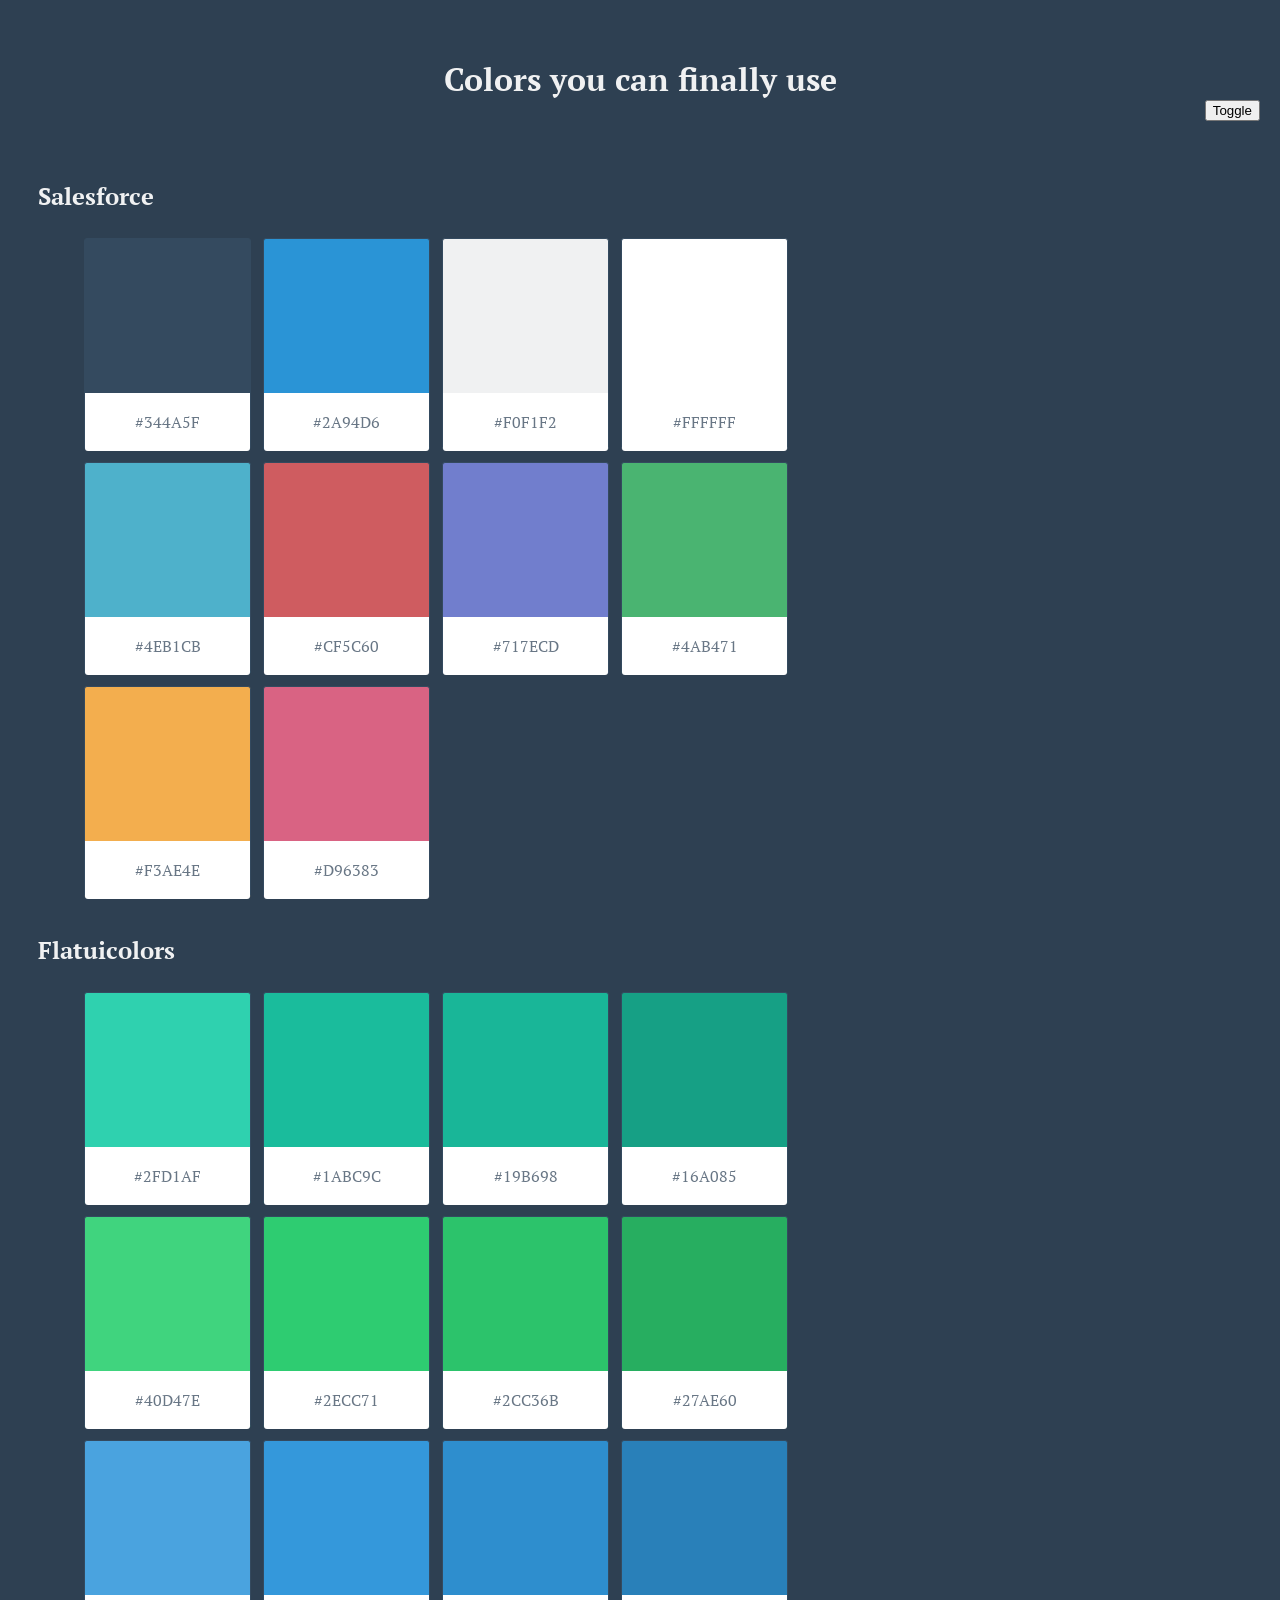
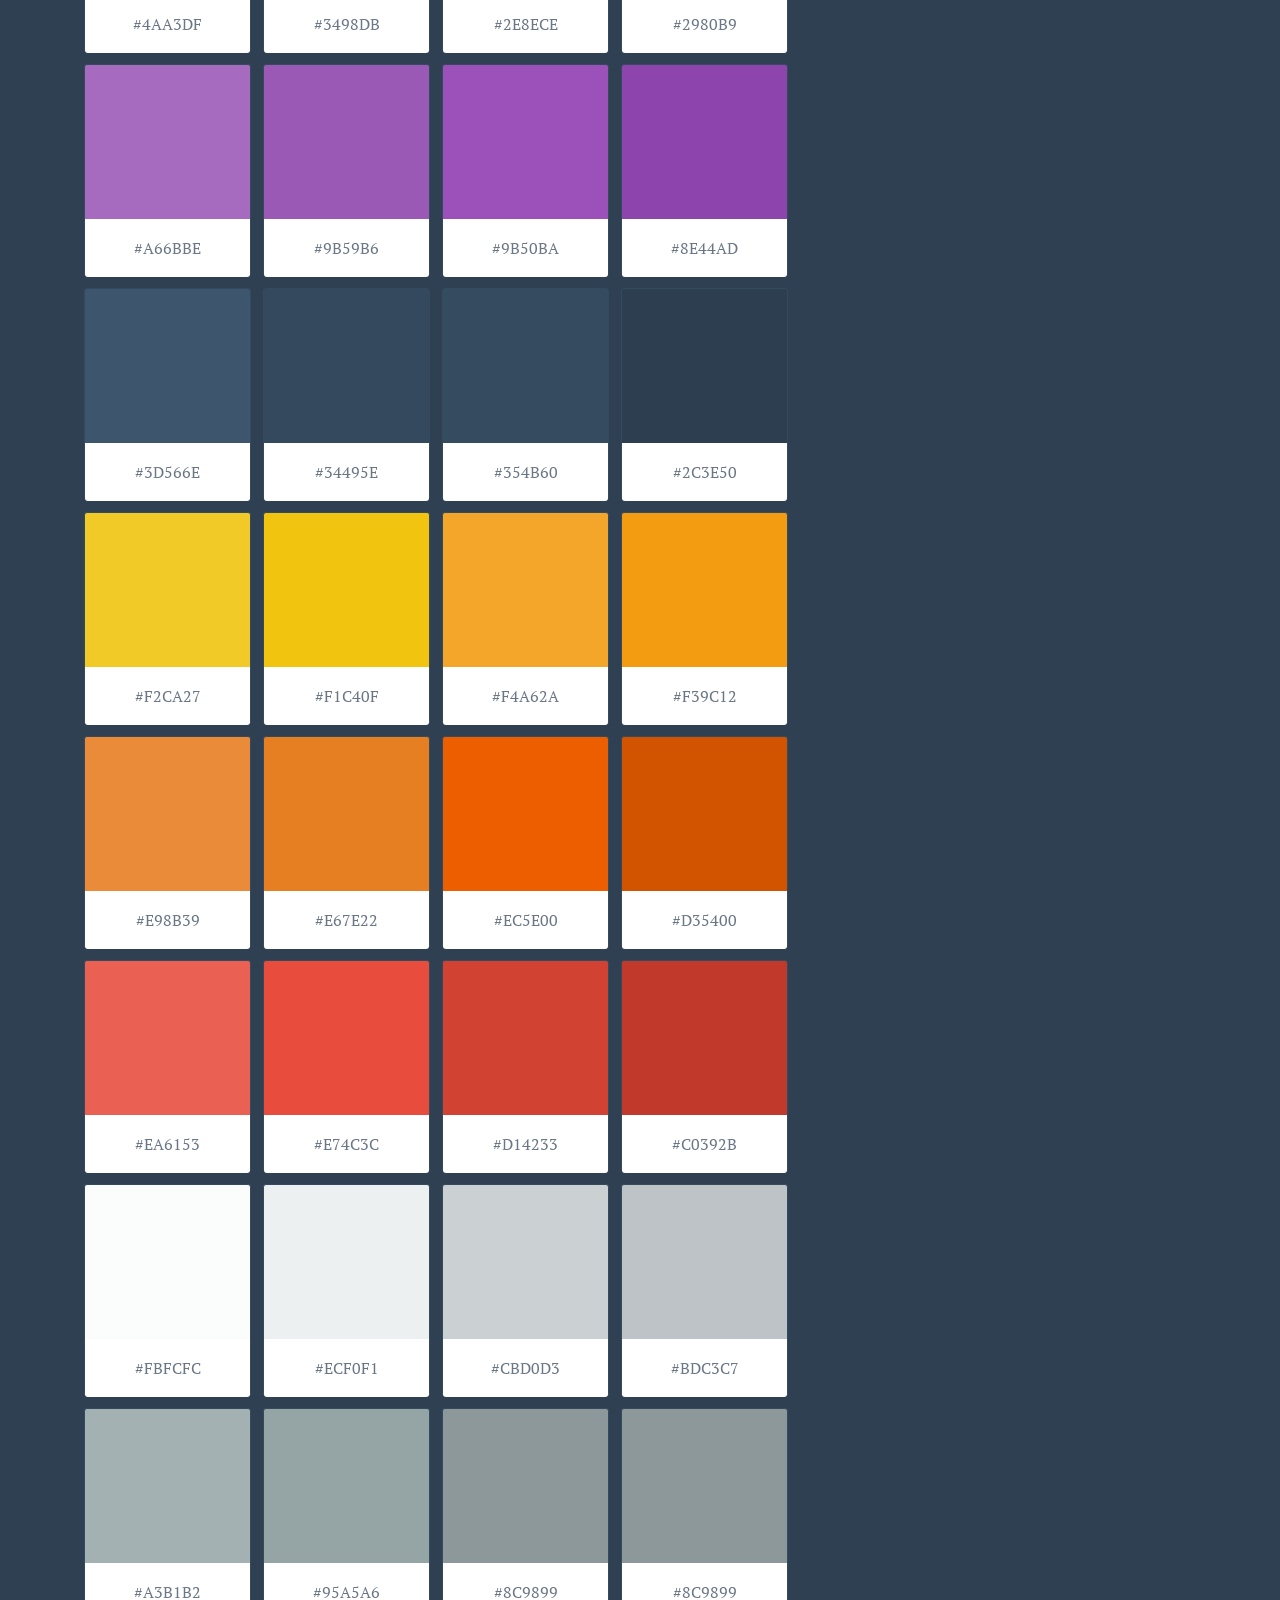
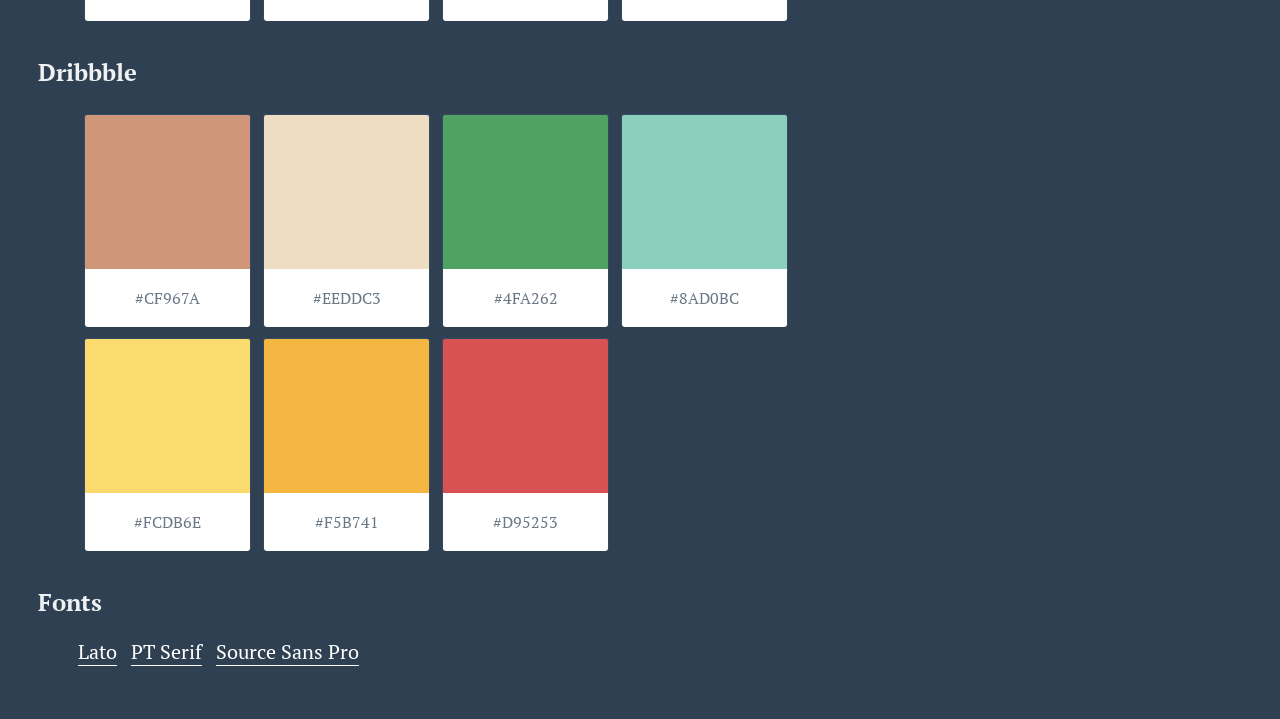
==== index.html @ e545a0fd "Adds font" ====
<!DOCTYPE html>
<html>
  <head>
    <link rel="stylesheet" href="main.css">
    <script src="jquery.js"></script>
    <link href='http://fonts.googleapis.com/css?family=PT+Serif:400,700,400italic,700italic' rel='stylesheet' type='text/css'>

    <title>Carl's Sandbox</title>
  </head>

  <body>
    <h1>Colors you can finally use</h1>
    <button id="toggle">Toggle</button>

    <div class="colors">
      <div id="colorList"></div>
    </div>

    <div class="fonts">
      <h2>Fonts</h2>
      <ul>
        <li><a href="http://www.google.com/fonts/specimen/Lato">Lato</a></li>
        <li><a href="http://www.google.com/fonts/specimen/PT+Serif">PT Serif</a></li>
        <li><a href="http://www.google.com/fonts/specimen/Source+Sans+Pro">Source Sans Pro</a></li>
      </ul>
    </div>

    <script src="colors.js"></script>
  </body>
</html>
---- main.css ----
body {
  background-color: #2E4052;
  color: #F0F1F2;
  font-family: 'PT Serif', serif;
  padding: 30px;
}

#toggle {
  position: fixed;
  right: 20px;
  top: 100px;
}

.light {
  background-color: #F0F1F2;
  color: #2E4052;
}

h1 {
  text-align: center;
  margin: 20px 0 80px 0;
}

h2 {
  margin-top: 30px;
  text-transform: capitalize;
}

ul {
  max-width: 800px;
}

.colors li {
  color: #687685;
  list-style: none;
  width: 165px;
  height: 210px;
  display: inline-block;
  margin: 6px;
  border-radius: 3px;
  border: 1px solid #344A5F;
}

.colors li p {
  background-color: #FFFFFF;
  position: relative;
  top: 138px;
  padding: 18px;
  text-align: center;
  border-radius: 0 0 3px 3px;
}

.fonts li {
  list-style: none;
  display: inline-block;
  padding-right: 10px;
}

.fonts li a {
  color: white;
  font-size: 20px;
  text-decoration: none;
  border-bottom: 1px solid white;
}
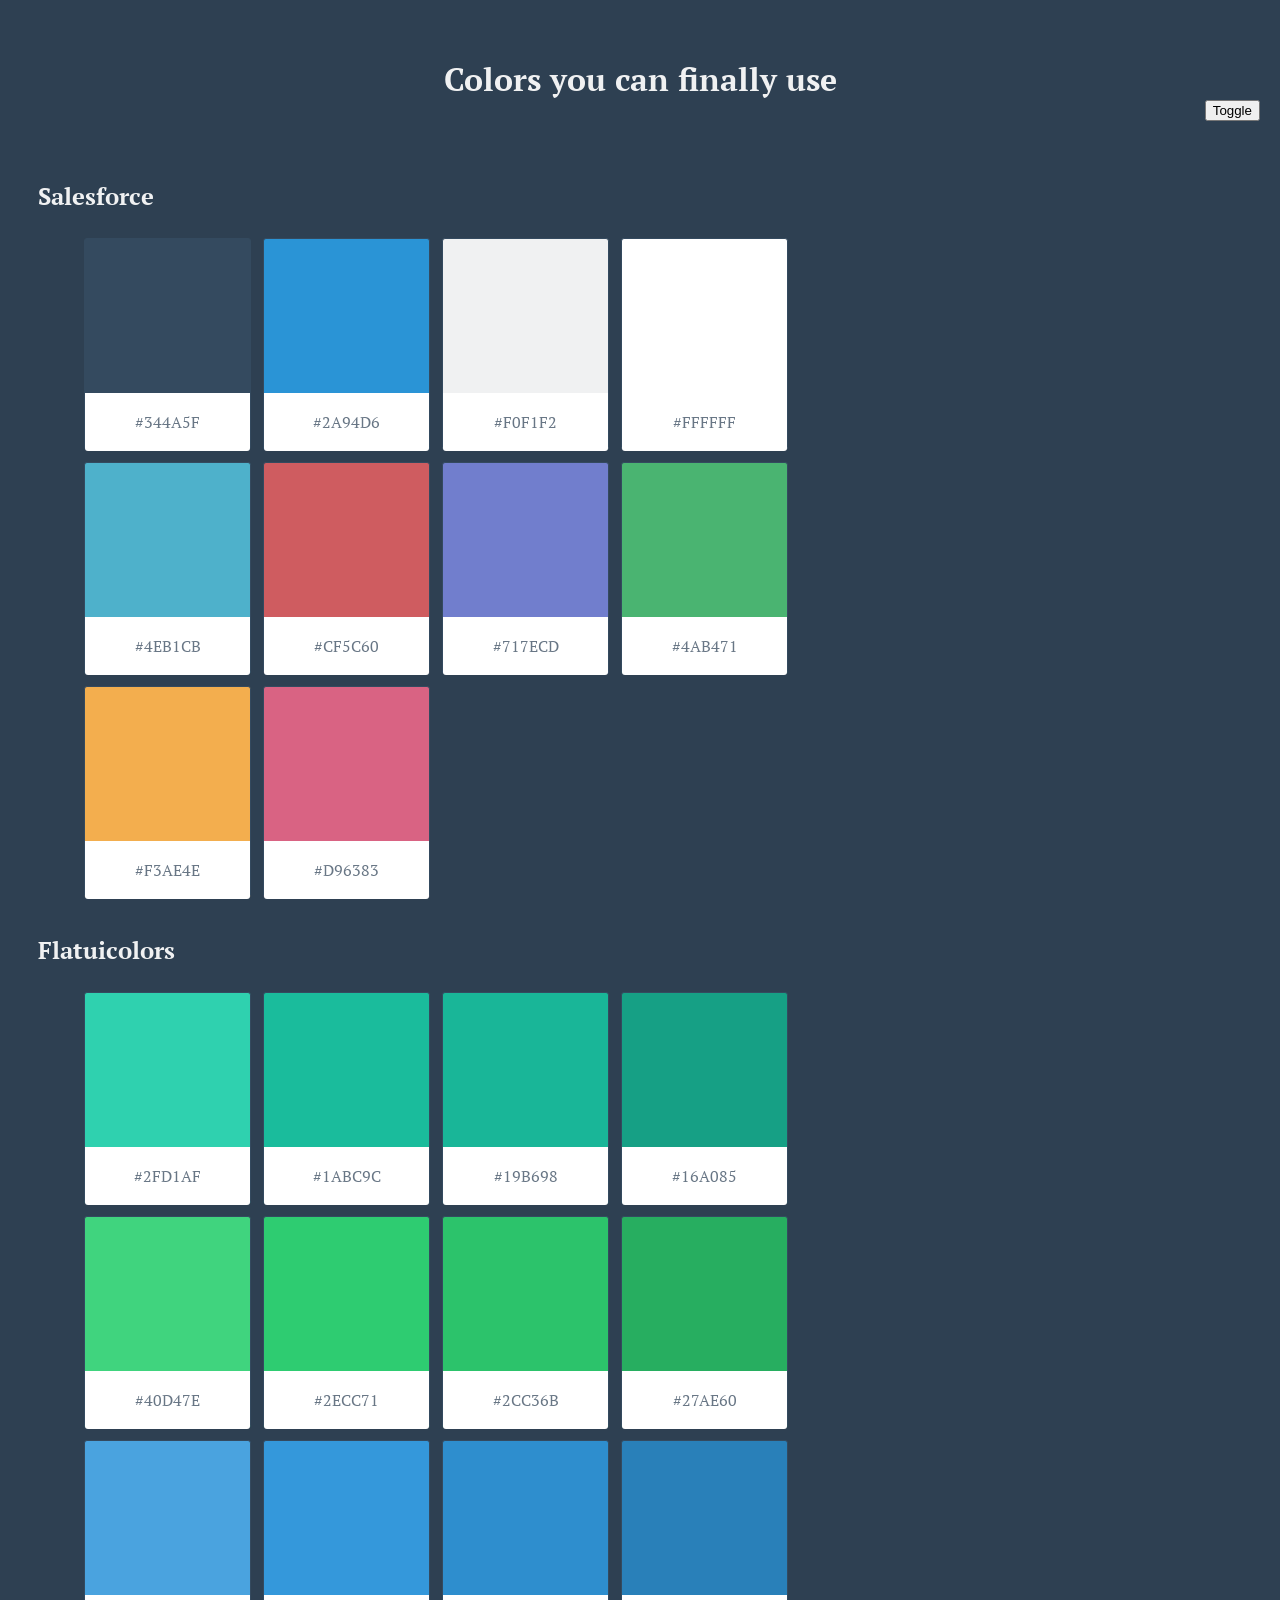
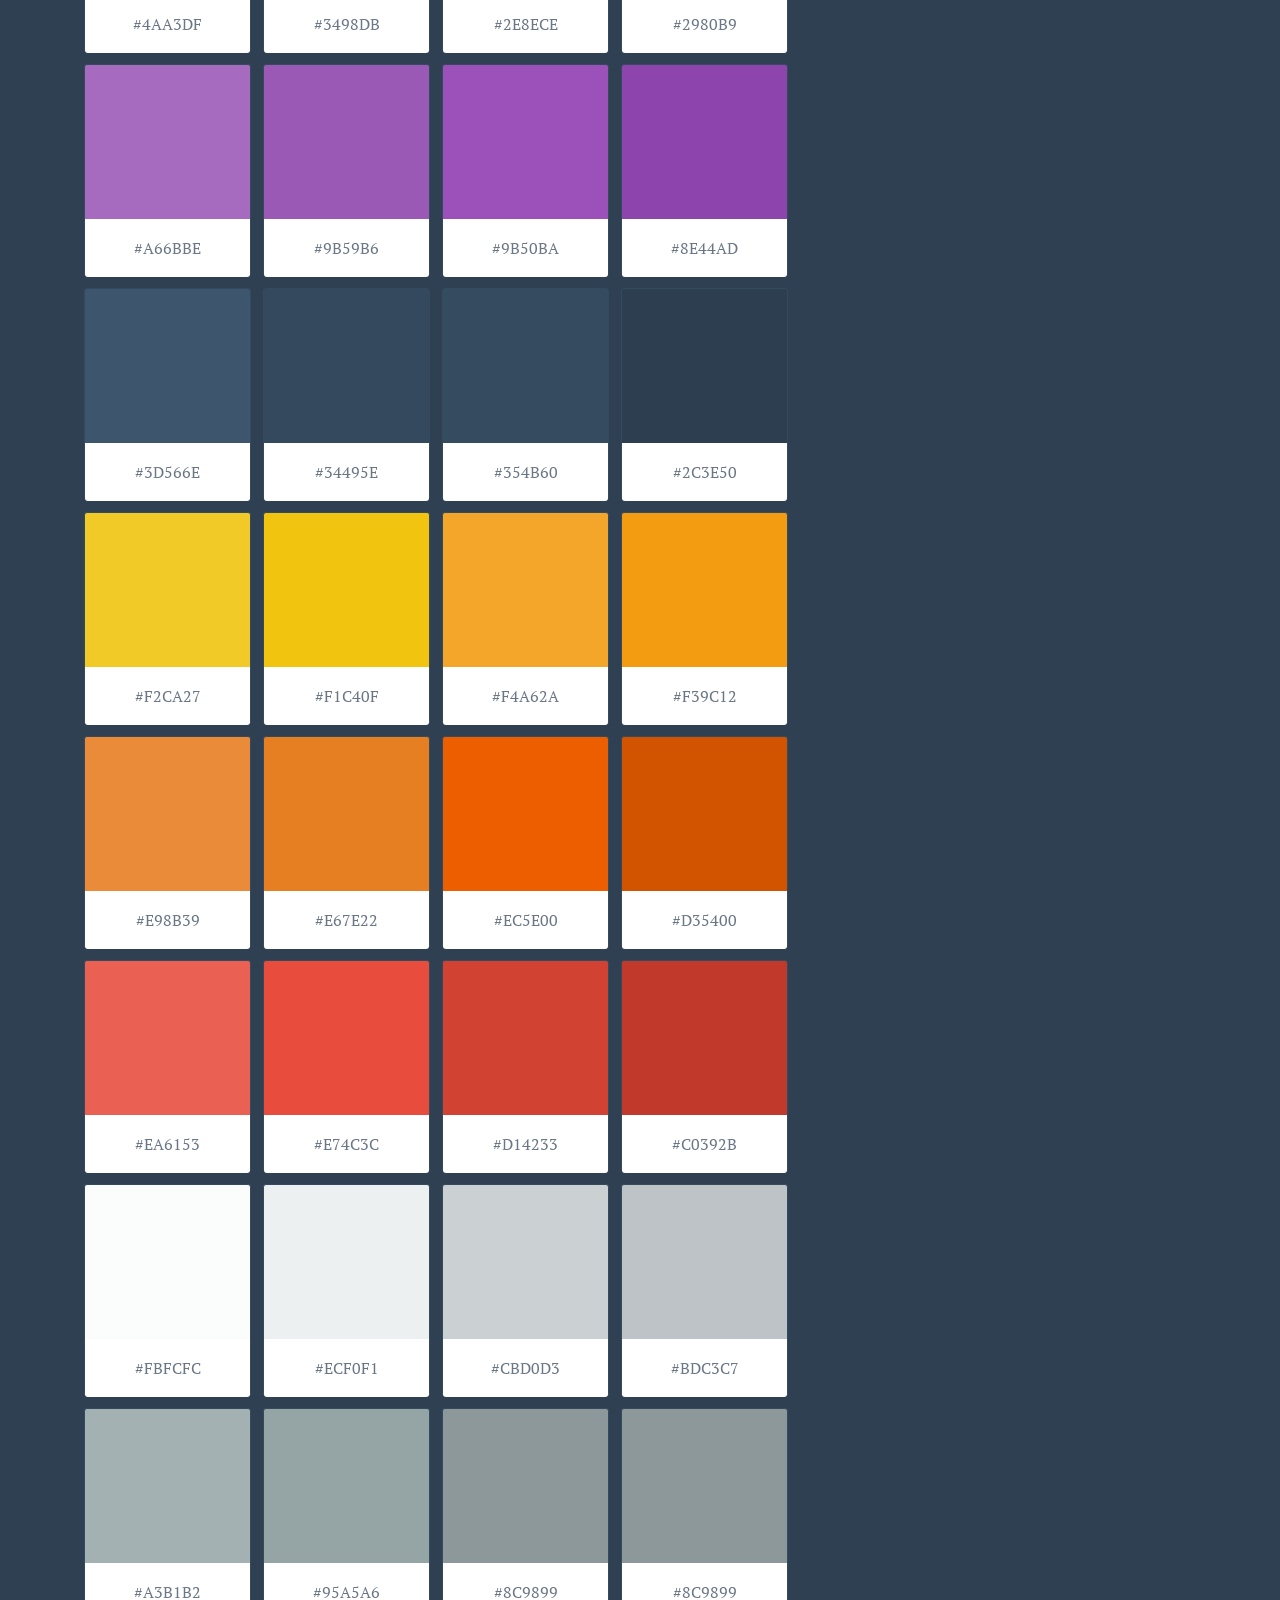
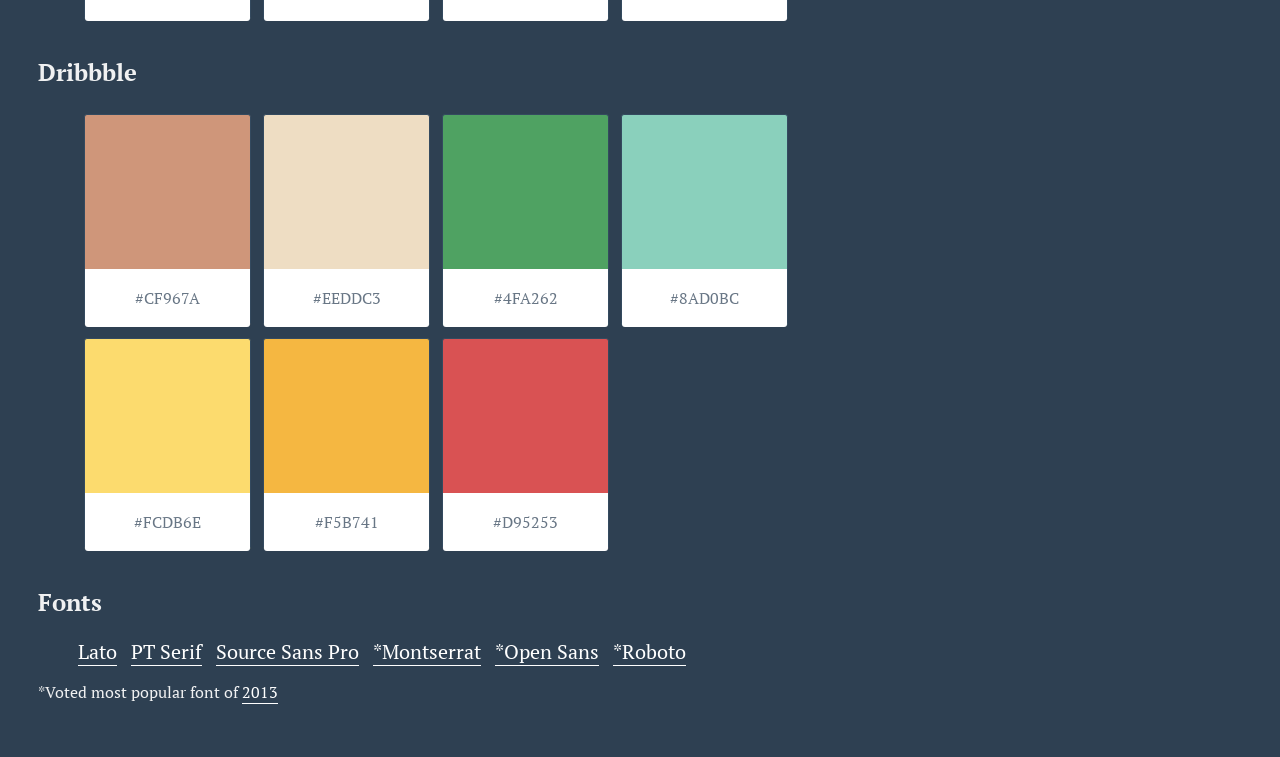
==== commit 4aee5a2f: "Add 3 fonts" ====
--- a/index.html
+++ b/index.html
@@ -3,6 +3,11 @@
   <head>
     <link rel="stylesheet" href="main.css">
     <script src="jquery.js"></script>
+
+    <!-- use ouibounce -->
+    <script src="ouibounce.js"></script>
+    <link rel="stylesheet" href="ouibounce.css">
+
     <link href='http://fonts.googleapis.com/css?family=PT+Serif:400,700,400italic,700italic' rel='stylesheet' type='text/css'>
 
     <title>Carl's Sandbox</title>
@@ -22,7 +27,44 @@
         <li><a href="http://www.google.com/fonts/specimen/Lato">Lato</a></li>
         <li><a href="http://www.google.com/fonts/specimen/PT+Serif">PT Serif</a></li>
         <li><a href="http://www.google.com/fonts/specimen/Source+Sans+Pro">Source Sans Pro</a></li>
+        <li><a href="http://www.google.com/fonts/specimen/Montserrat">*Montserrat</a></li>
+        <li><a href="http://www.google.com/fonts/specimen/Open+Sans">*Open Sans</a></li>
+        <li><a href="http://www.google.com/fonts/specimen/Roboto">*Roboto</a></li>
       </ul>
+      <p>*Voted most popular font of <a href="http://www.typeandgrids.com/blog/the-ten-most-popular-web-fonts-of-2013" target="blank">2013</a></p>
+    </div>
+
+    <!-- OuiBounce Modal -->
+    <div class="modal fade" id="ouibounce-modal" tabindex="-1" role="dialog" aria-labelledby="myModalLabel" aria-hidden="true">
+      <div class="modal-dialog">
+        <div class="modal-content">
+          <div class="modal-body">
+            <h2>Thank you for stopping by!</h2>
+            
+            <p>Looking to learn about online marketing? Check out <a href="https://www.udemy.com/intro-to-adwords" target="blank">my Adwords Udemy course</a>. Use the code "carl" to get it for free.</p>
+
+            <p>If you'd like to stay up to date with my projects, sign up for the newsletter. (Awesomeness guaranteed)</p>
+            
+            <!-- MailChimp Signup -->
+            <!-- Begin MailChimp Signup Form -->
+            <div id="mc_embed_signup">
+              <form action="http://carlsednaoui.us3.list-manage1.com/subscribe/post?u=bb49ef46f4b43708a112bbcfc&amp;id=c678155618" method="post" id="mc-embedded-subscribe-form" name="mc-embedded-subscribe-form" class="validate" target="_blank" novalidate>
+                
+                <input type="email" value="" name="EMAIL" class="required email" id="mce-EMAIL" placeholder="Enter your email here">
+                
+                <!-- real people should not fill this in and expect good things - do not remove this or risk form bot signups-->
+                <div style="position: absolute; left: -5000px;"><input type="text" name="b_bb49ef46f4b43708a112bbcfc_c678155618" value=""></div>
+                
+                <input type="submit" value="Join The Newsletter &raquo;" name="subscribe" id="mc-embedded-subscribe" class="button">
+              </form>
+            </div>
+            <!--End mc_embed_signup-->
+          </div>
+          <div class="modal-footer">
+            <button type="button" class="btn btn-primary" data-dismiss="modal">No thanks</button>
+          </div>
+        </div>
+      </div>
     </div>
 
     <script src="colors.js"></script>
--- a/main.css
+++ b/main.css
@@ -14,6 +14,12 @@
 .light {
   background-color: #F0F1F2;
   color: #2E4052;
+}
+
+a {
+  color: white;
+  text-decoration: none;
+  border-bottom: 1px solid white; 
 }
 
 h1 {
--- a/ouibounce.css
+++ b/ouibounce.css
@@ -0,0 +1,40 @@
+#ouibounce-modal h2, #ouibounce-modal p {
+  color: #344A5F;
+}
+
+#ouibounce-modal p {
+  margin: 40px auto;
+}
+
+#ouibounce-modal input[type=email] {
+  font-family: georgia, sans-serif; 
+  padding: 17px; 
+  font-size: 16px;
+  width: 300px;
+  border: none;
+  border-radius: 4px 0 0 4px;
+  -moz-border-radius: 4px 0 0 4px;
+  -webkit-border-radius: 4px 0 0 4px;
+  background-color: #F0F1F2;
+}
+
+#ouibounce-modal input[type=submit] {
+  font-family: georgia, sans-serif;
+  color: white;
+  padding: 17px;
+  font-size: 16px;
+  text-transform: uppercase;
+  vertical-align: top;
+  background-color: #5DD48F;
+  border: none;
+  width: 240px;
+  margin-left: -6px;
+  cursor: pointer;
+  border-radius: 0 4px 4px 0;
+  -moz-border-radius: 0 4px 4px 0;
+  -webkit-border-radius: 0 4px 4px 0;
+}
+
+#ouibounce-modal .modal-content {
+  width: 625px;
+}
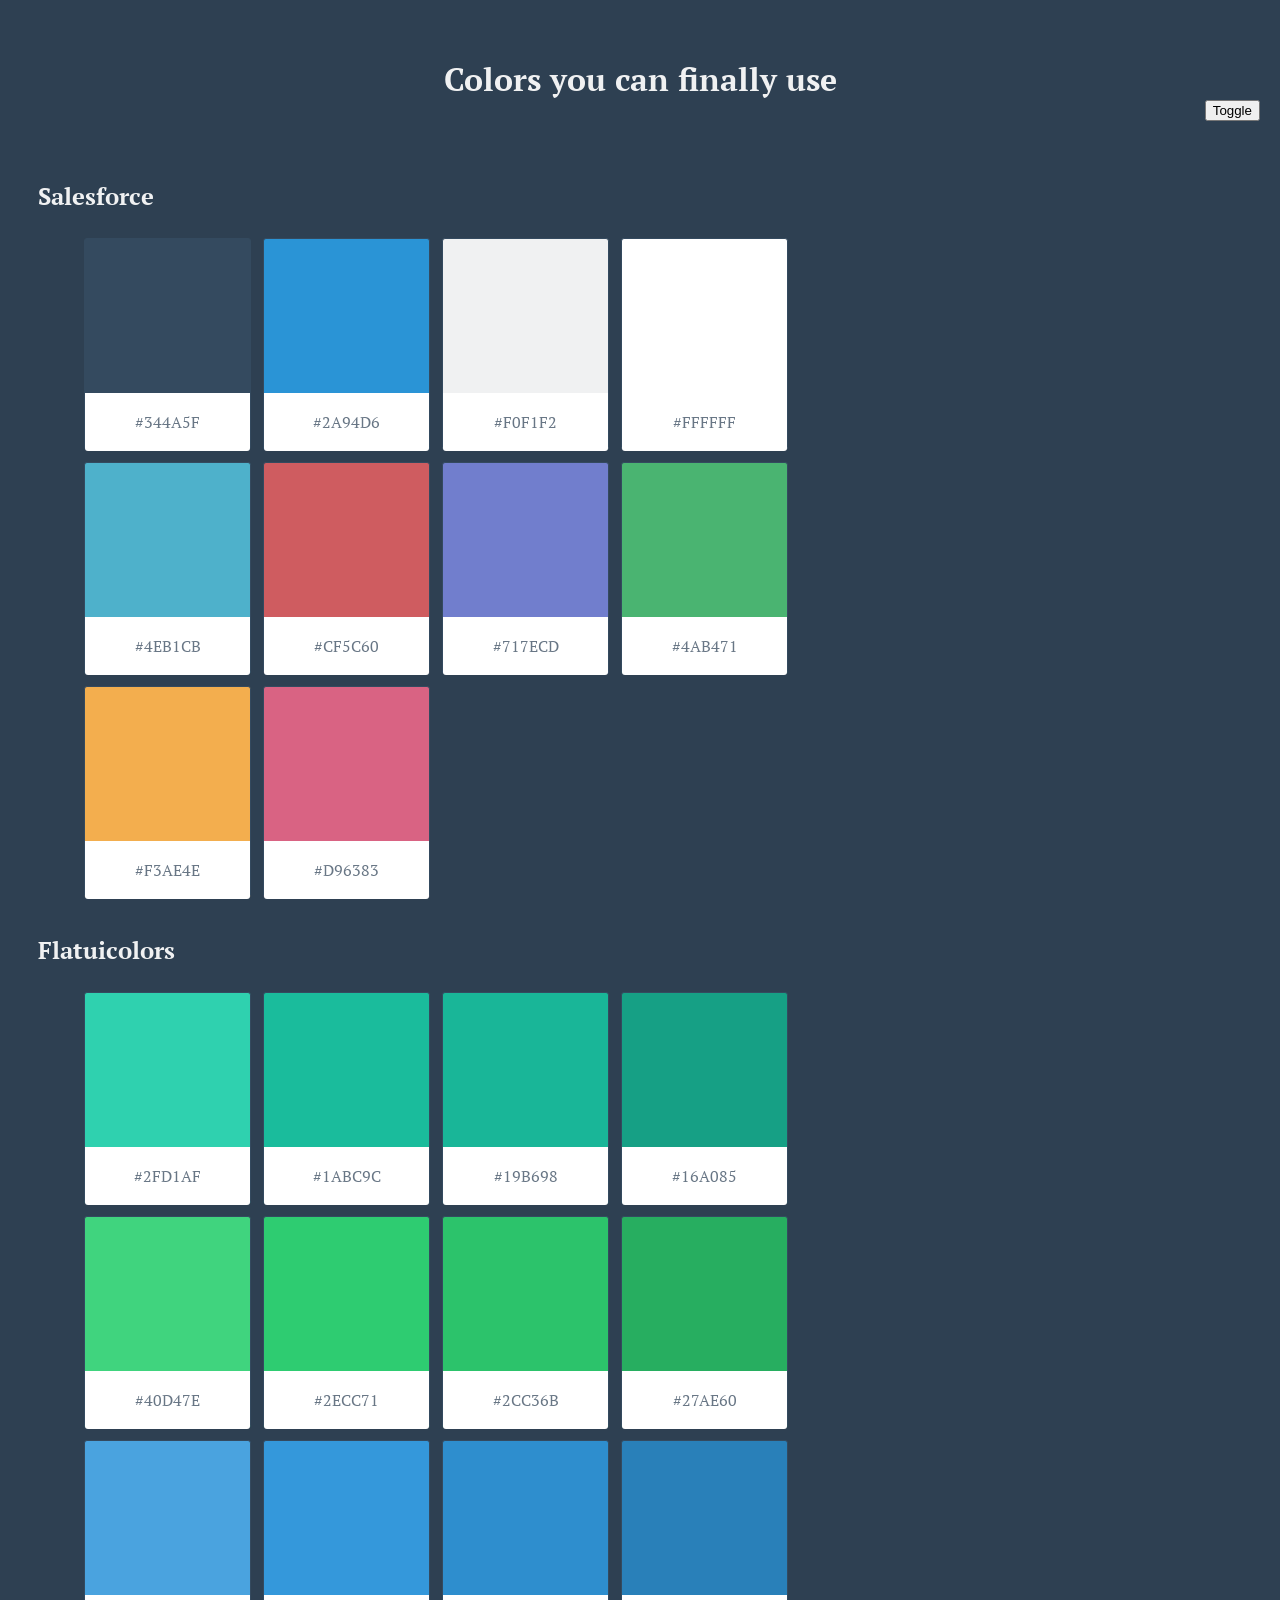
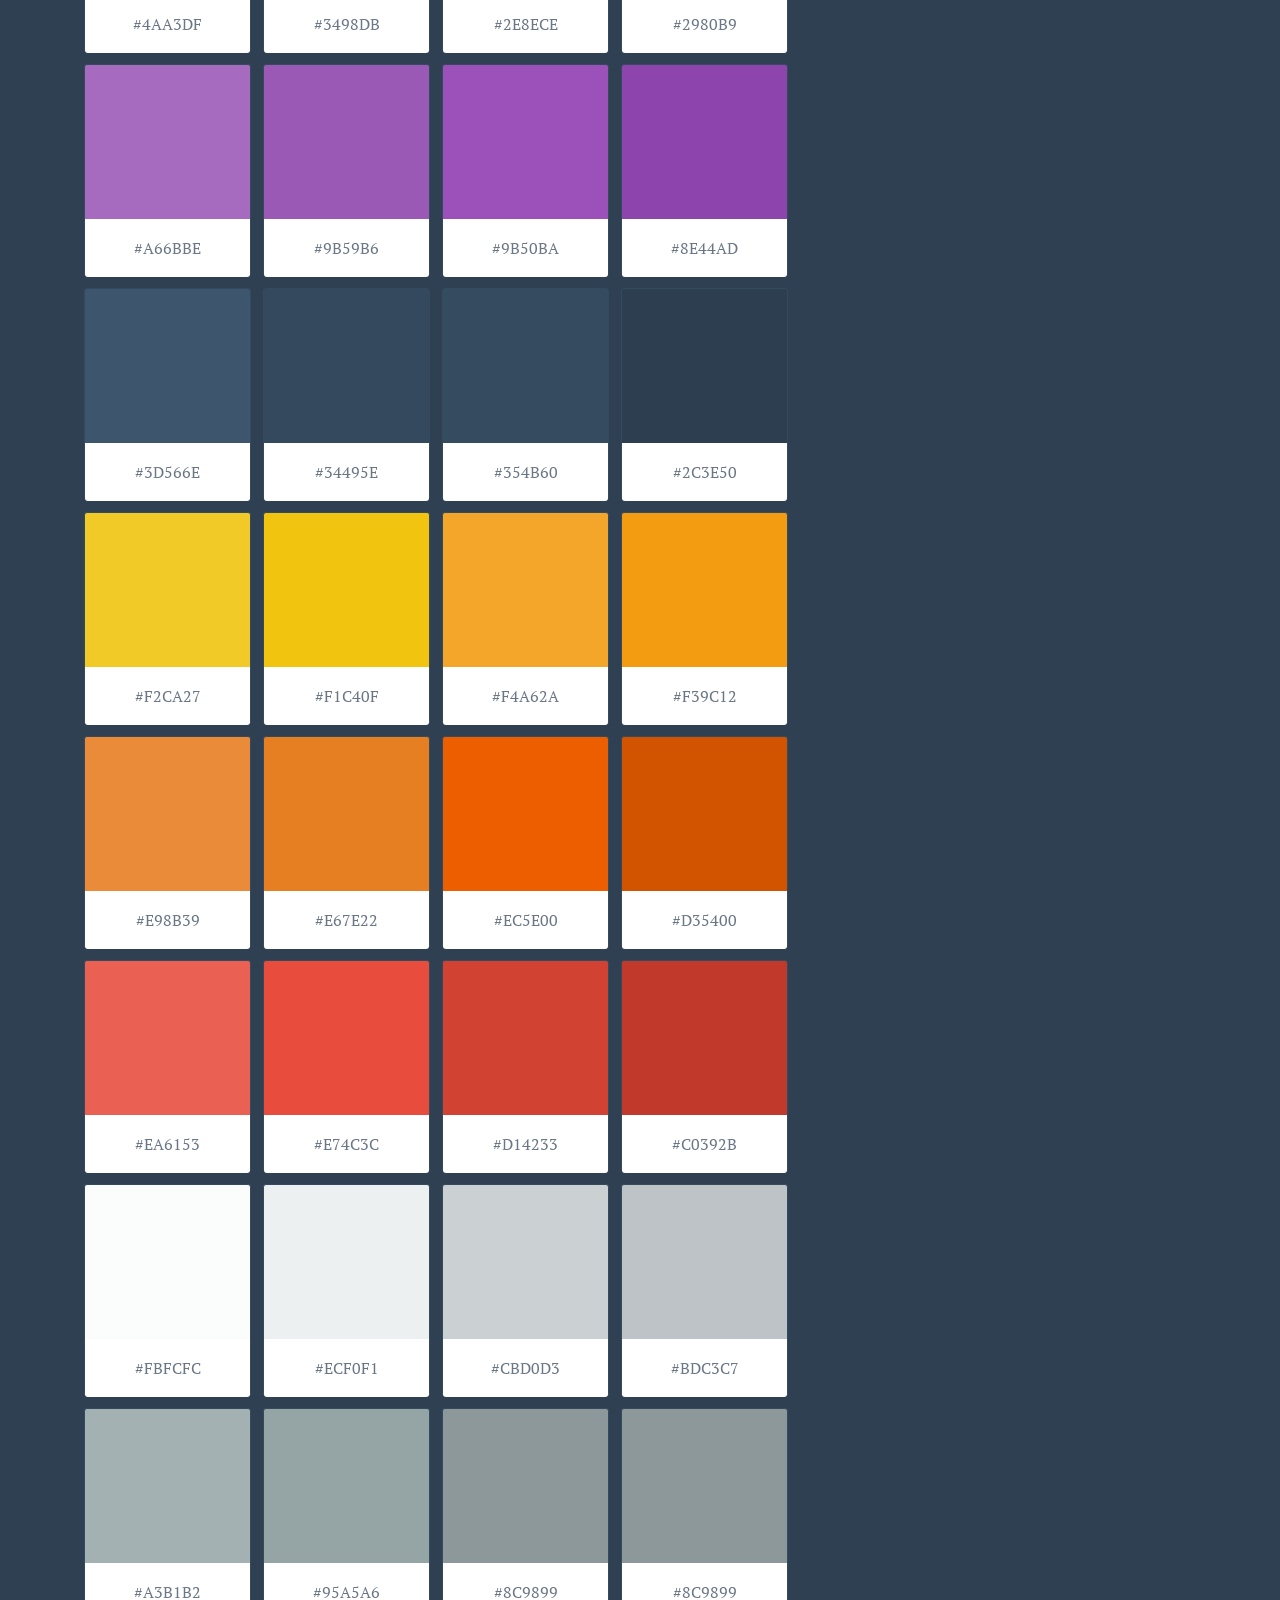
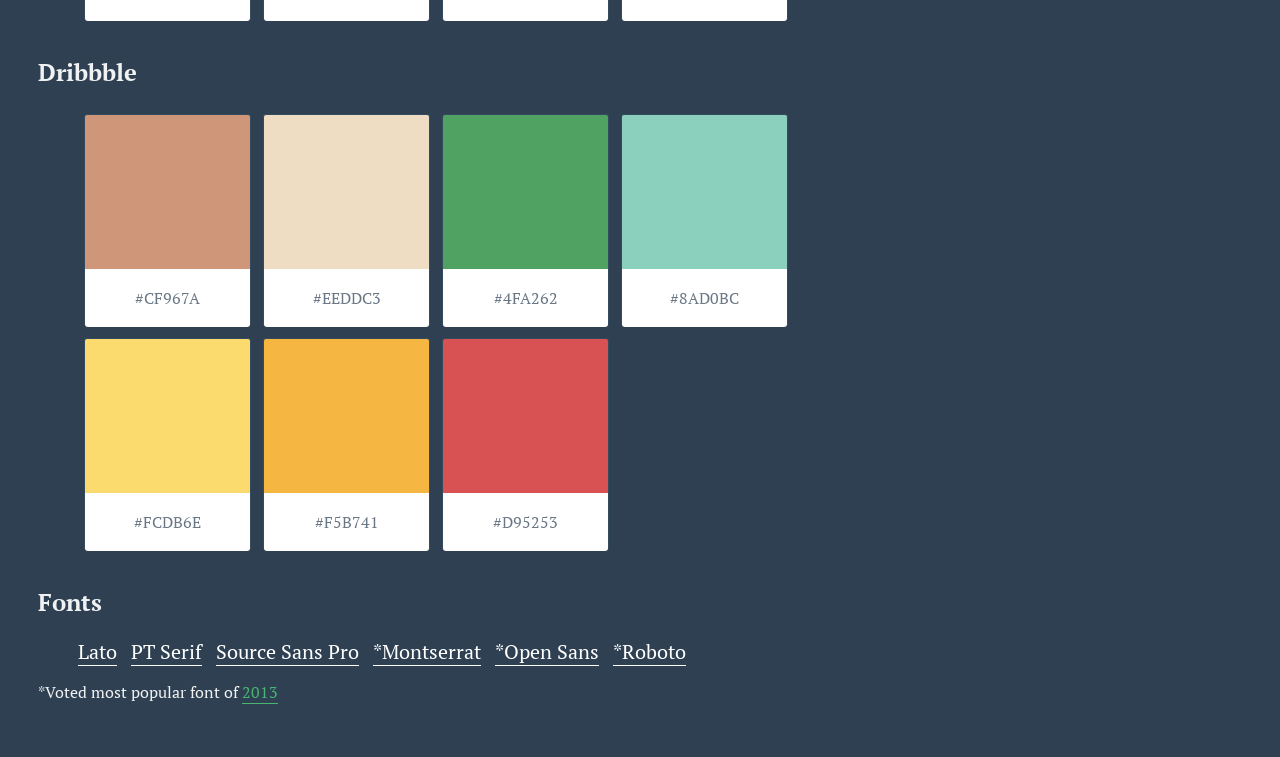
==== commit d86c245d: "Start updating ouibounce" ====
--- a/index.html
+++ b/index.html
@@ -40,21 +40,21 @@
         <div class="modal-content">
           <div class="modal-body">
             <h2>Thank you for stopping by!</h2>
-            
+
             <p>Looking to learn about online marketing? Check out <a href="https://www.udemy.com/intro-to-adwords" target="blank">my Adwords Udemy course</a>. Use the code "carl" to get it for free.</p>
 
             <p>If you'd like to stay up to date with my projects, sign up for the newsletter. (Awesomeness guaranteed)</p>
-            
+
             <!-- MailChimp Signup -->
             <!-- Begin MailChimp Signup Form -->
             <div id="mc_embed_signup">
               <form action="http://carlsednaoui.us3.list-manage1.com/subscribe/post?u=bb49ef46f4b43708a112bbcfc&amp;id=c678155618" method="post" id="mc-embedded-subscribe-form" name="mc-embedded-subscribe-form" class="validate" target="_blank" novalidate>
-                
+
                 <input type="email" value="" name="EMAIL" class="required email" id="mce-EMAIL" placeholder="Enter your email here">
-                
+
                 <!-- real people should not fill this in and expect good things - do not remove this or risk form bot signups-->
                 <div style="position: absolute; left: -5000px;"><input type="text" name="b_bb49ef46f4b43708a112bbcfc_c678155618" value=""></div>
-                
+
                 <input type="submit" value="Join The Newsletter &raquo;" name="subscribe" id="mc-embedded-subscribe" class="button">
               </form>
             </div>
@@ -67,6 +67,10 @@
       </div>
     </div>
 
+    <script>
+      ouibounce(document.getElementById('ouibounce-modal'), {timer: 0});
+    </script>
+
     <script src="colors.js"></script>
   </body>
 </html>
--- a/main.css
+++ b/main.css
@@ -17,9 +17,9 @@
 }
 
 a {
-  color: white;
+  color: #4AB471;
   text-decoration: none;
-  border-bottom: 1px solid white; 
+  border-bottom: 1px solid #4AB471; 
 }
 
 h1 {
@@ -67,4 +67,4 @@
   font-size: 20px;
   text-decoration: none;
   border-bottom: 1px solid white;
-}+}
--- a/ouibounce.css
+++ b/ouibounce.css
@@ -1,3 +1,7 @@
+#ouibounce-modal {
+  display: none;
+}
+
 #ouibounce-modal h2, #ouibounce-modal p {
   color: #344A5F;
 }
@@ -7,8 +11,8 @@
 }
 
 #ouibounce-modal input[type=email] {
-  font-family: georgia, sans-serif; 
-  padding: 17px; 
+  font-family: georgia, sans-serif;
+  padding: 17px;
   font-size: 16px;
   width: 300px;
   border: none;
@@ -37,4 +41,155 @@
 
 #ouibounce-modal .modal-content {
   width: 625px;
-}+}
+
+
+
+/* bootstrap modal styles */
+.modal-open {
+  overflow:hidden
+}
+
+.modal {
+    position: fixed;
+    top: 0;
+    right: 0;
+    bottom: 0;
+    left: 0;
+    z-index: 1040;
+    display: none;
+    overflow: auto;
+    overflow-y: scroll;
+}
+.modal.fade .modal-dialog {
+    -webkit-transform: translate(0, -25%);
+    -ms-transform: translate(0, -25%);
+    transform: translate(0, -25%);
+    -webkit-transition: -webkit-transform .3s ease-out;
+    -moz-transition: -moz-transform .3s ease-out;
+    -o-transition: -o-transform .3s ease-out;
+    transition: transform .3s ease-out;
+}
+.modal.in .modal-dialog {
+    -webkit-transform: translate(0, 0);
+    -ms-transform: translate(0, 0);
+    transform: translate(0, 0);
+}
+.modal-dialog {
+    position: relative;
+    z-index: 1050;
+    width: auto;
+    margin: 10px;
+}
+.modal-content {
+    position: relative;
+    background-color: #fff;
+    border: 1px solid #999;
+    border: 1px solid rgba(0, 0, 0, 0.2);
+    border-radius: 6px;
+    outline: 0;
+    -webkit-box-shadow: 0 3px 9px rgba(0, 0, 0, 0.5);
+    box-shadow: 0 3px 9px rgba(0, 0, 0, 0.5);
+    background-clip: padding-box;
+}
+.modal-backdrop {
+    position: fixed;
+    top: 0;
+    right: 0;
+    bottom: 0;
+    left: 0;
+    z-index: 1030;
+    background-color: #000;
+}
+.modal-backdrop.fade {
+    opacity: 0;
+    filter: alpha(opacity=0);
+}
+.modal-backdrop.in {
+    opacity: .5;
+    filter: alpha(opacity=50);
+}
+.modal-header {
+    min-height: 16.428571429px;
+    padding: 15px;
+    border-bottom: 1px solid #e5e5e5;
+}
+.modal-header .close {
+    margin-top: -2px;
+}
+.modal-title {
+    margin: 0;
+    line-height: 1.428571429;
+}
+.modal-body {
+    position: relative;
+    padding: 20px;
+    min-height: 300px;
+}
+.modal-footer {
+    padding: 19px 20px 20px;
+    margin-top: 15px;
+    text-align: right;
+    border-top: 1px solid #e5e5e5;
+}
+.modal-footer:before, .modal-footer:after {
+    display: table;
+    content: " "}
+.modal-footer:after {
+    clear: both;
+}
+.modal-footer:before, .modal-footer:after {
+    display: table;
+    content: " "}
+.modal-footer:after {
+    clear: both;
+}
+.modal-footer .btn+.btn {
+    margin-bottom: 0;
+    margin-left: 5px;
+}
+.modal-footer .btn-group .btn+.btn {
+    margin-left: -1px;
+}
+.modal-footer .btn-block+.btn-block {
+    margin-left: 0;
+}
+@media screen and (min-width:768px) {
+    .modal-dialog {
+    width: 600px;
+    margin: 30px auto;
+}
+.modal-content {
+    -webkit-box-shadow: 0 5px 15px rgba(0, 0, 0, 0.5);
+    box-shadow: 0 5px 15px rgba(0, 0, 0, 0.5);
+}
+}.btn {
+    display: inline-block;
+    padding: 6px 12px;
+    margin-bottom: 0;
+    font-size: 14px;
+    font-weight: normal;
+    line-height: 1.428571429;
+    text-align: center;
+    white-space: nowrap;
+    vertical-align: middle;
+    cursor: pointer;
+    background-image: none;
+    border: 1px solid transparent;
+    border-radius: 4px;
+    -webkit-user-select: none;
+    -moz-user-select: none;
+    -ms-user-select: none;
+    -o-user-select: none;
+    user-select: none;
+}
+.btn-primary {
+    color: #fff;
+    background-color: #428bca;
+    border-color: #357ebd;
+}
+.btn-primary:hover, .btn-primary:focus, .btn-primary:active, .btn-primary.active, .open .dropdown-toggle.btn-primary {
+    color: #fff;
+    background-color: #3276b1;
+    border-color: #285e8e;
+}
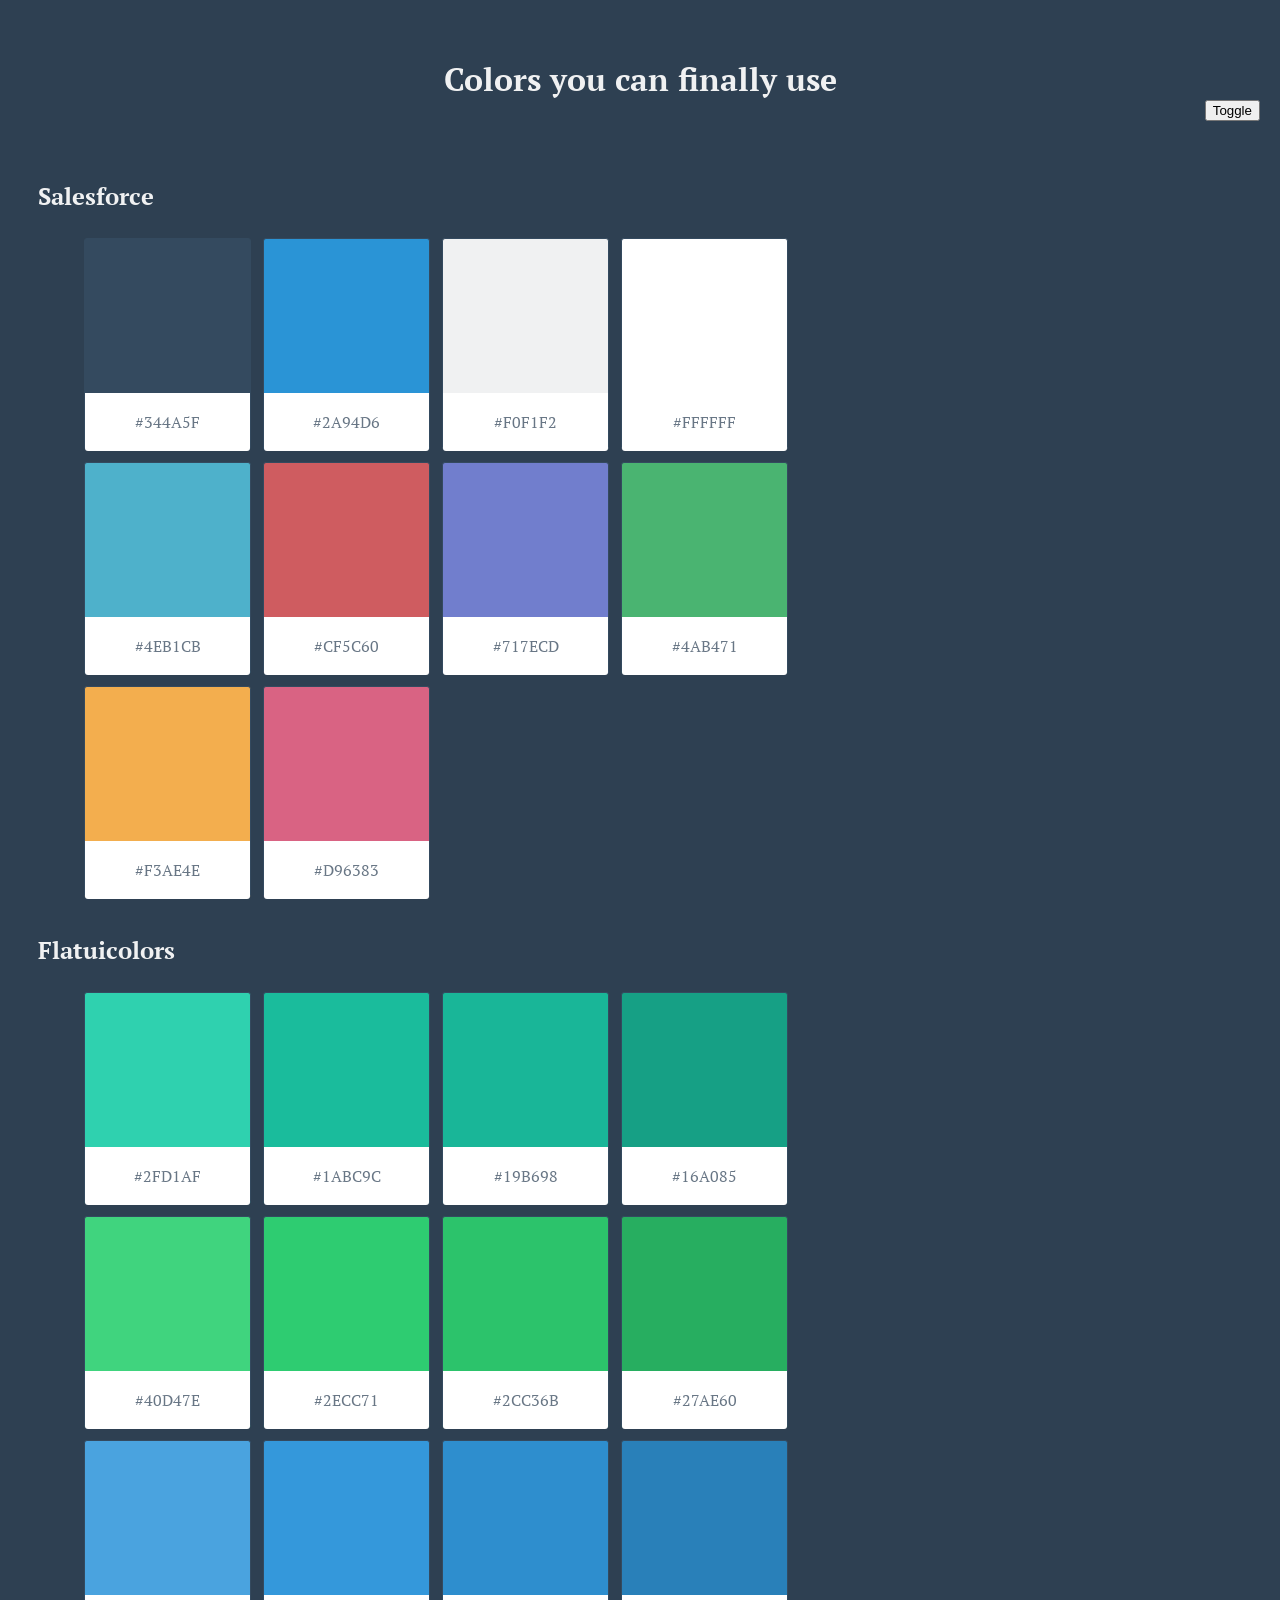
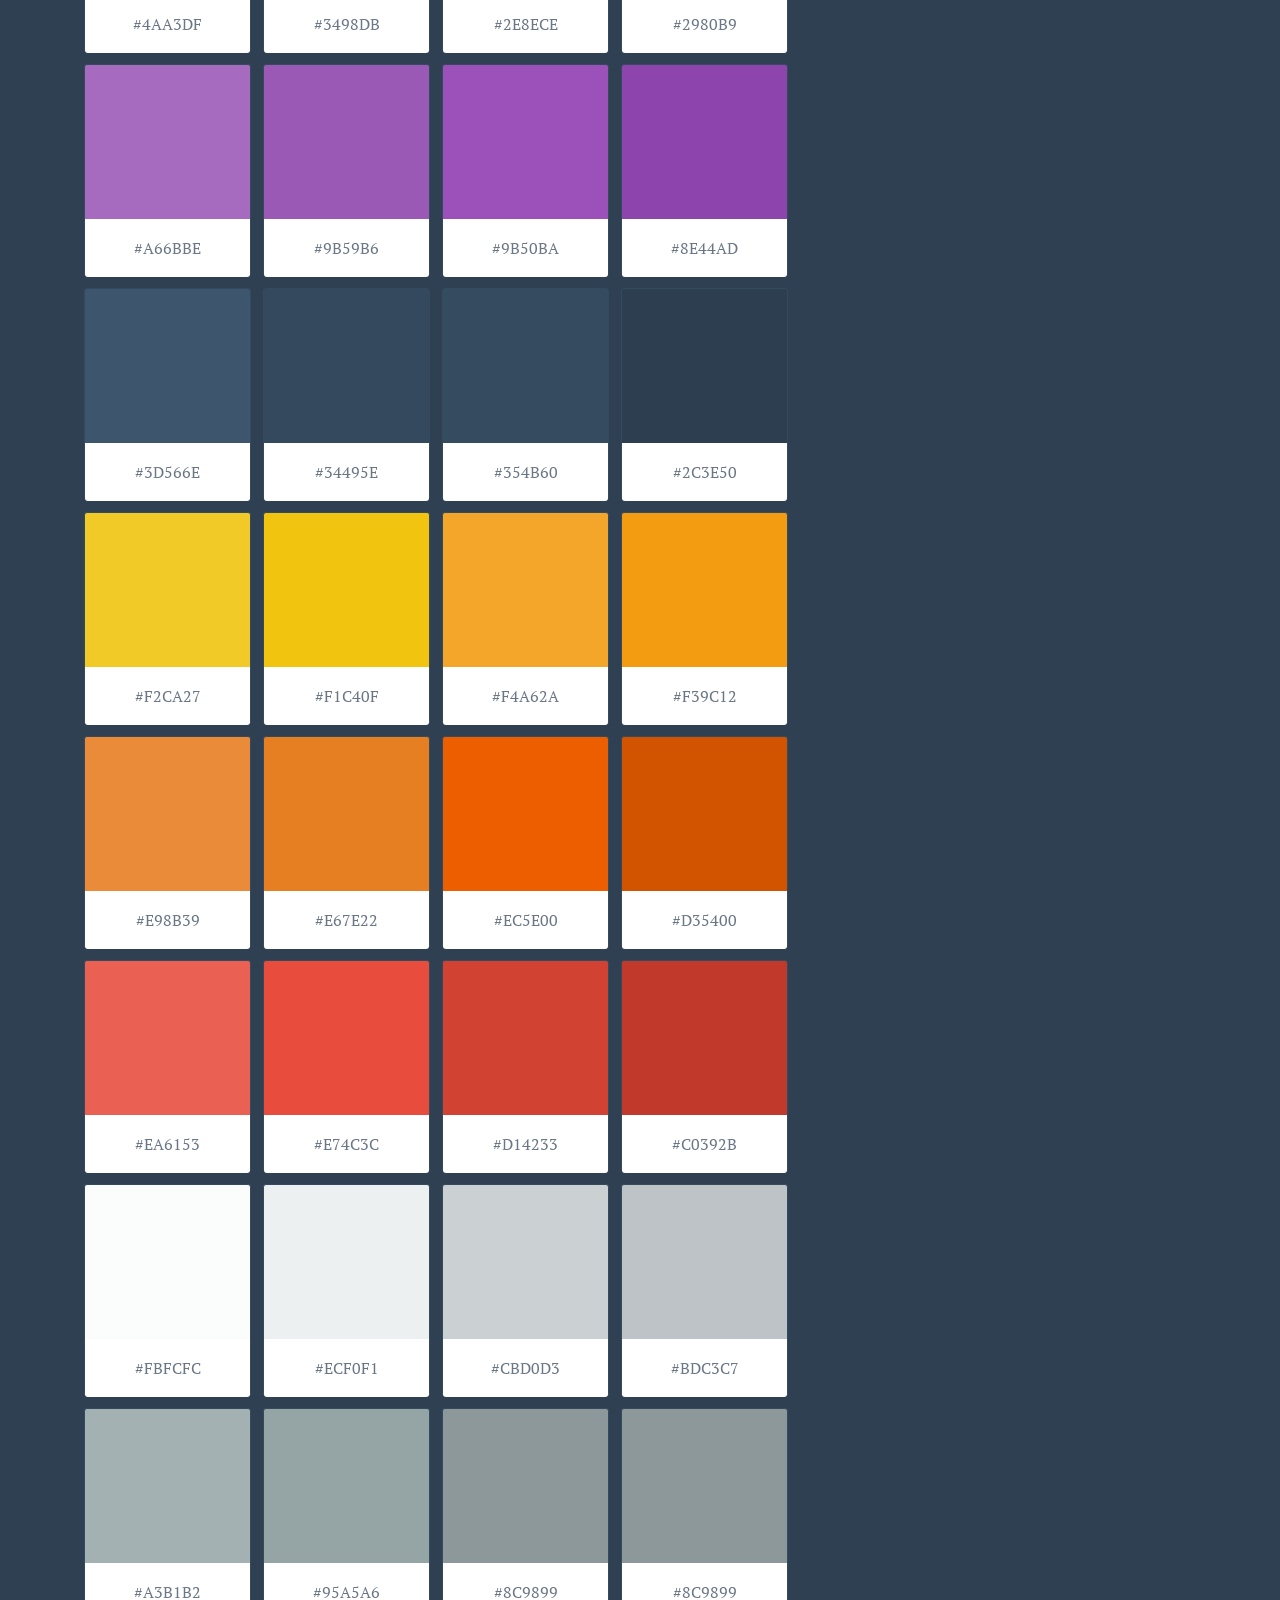
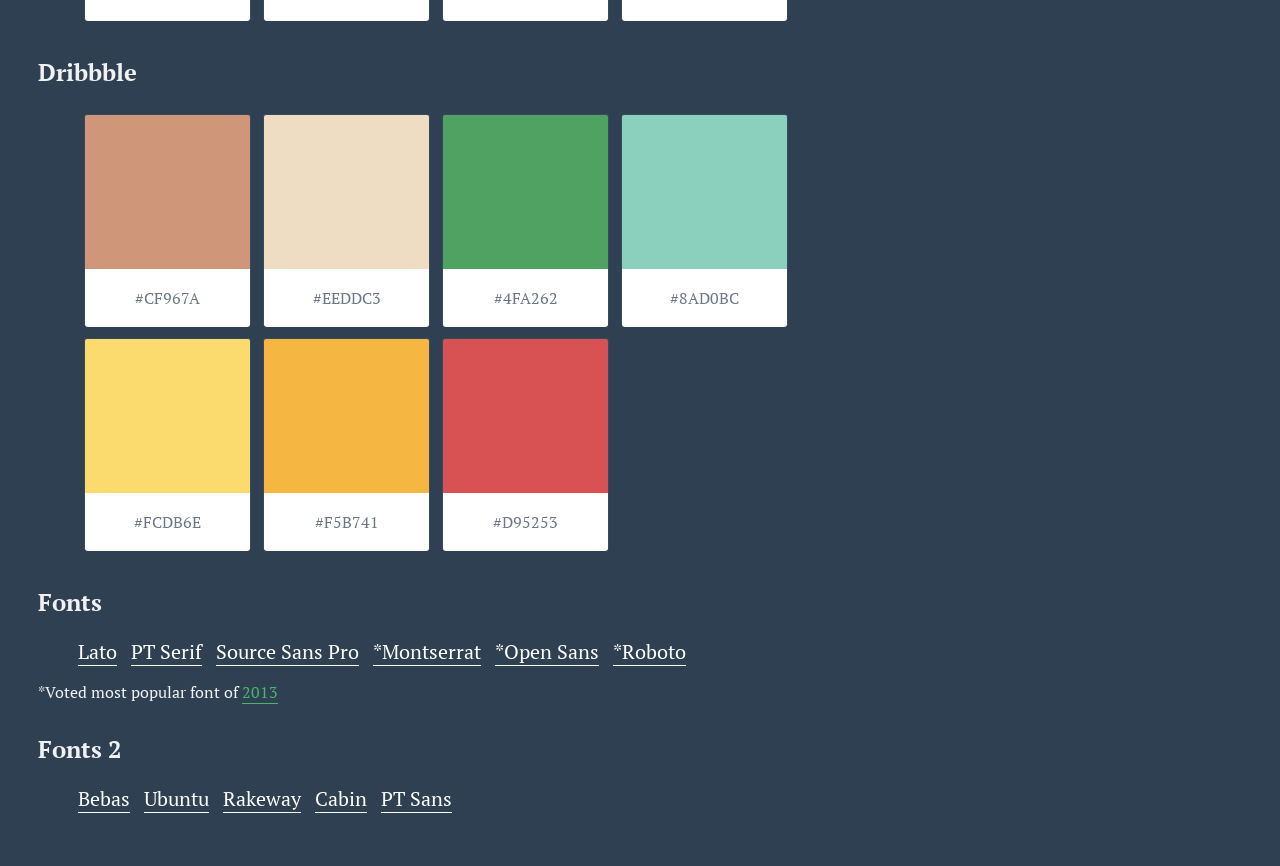
==== commit 945baa2d: "Add fonts" ====
--- a/index.html
+++ b/index.html
@@ -32,43 +32,73 @@
         <li><a href="http://www.google.com/fonts/specimen/Roboto">*Roboto</a></li>
       </ul>
       <p>*Voted most popular font of <a href="http://www.typeandgrids.com/blog/the-ten-most-popular-web-fonts-of-2013" target="blank">2013</a></p>
+
+      <h2>Fonts 2</h2>
+      <ul>
+        <li><a href="http://fontfabric.com/bebas-neue/">Bebas</a></li>
+        <li><a href="http://www.google.com/fonts/specimen/Ubuntu">Ubuntu</a></li>
+        <li><a href="http://www.google.com/fonts/specimen/Raleway">Rakeway</a></li>
+        <li><a href="http://www.google.com/fonts/specimen/Cabin">Cabin</a></li>
+        <li><a href="http://www.google.com/fonts/specimen/PT+Sans">PT Sans</a></li>
+      </ul>
     </div>
 
-    <!-- OuiBounce Modal -->
-    <div class="modal fade" id="ouibounce-modal" tabindex="-1" role="dialog" aria-labelledby="myModalLabel" aria-hidden="true">
-      <div class="modal-dialog">
-        <div class="modal-content">
-          <div class="modal-body">
-            <h2>Thank you for stopping by!</h2>
+    <!-- Ouibounce Modal -->
+    <div id="ouibounce-modal">
+      <div class="underlay"></div>
+      <div class="modal">
+        <div class="modal-title">
+          <h3>Thank you for stopping by!</h3>
+        </div>
 
-            <p>Looking to learn about online marketing? Check out <a href="https://www.udemy.com/intro-to-adwords" target="blank">my Adwords Udemy course</a>. Use the code "carl" to get it for free.</p>
+        <div class="modal-body">
+          <p>Looking to learn about online marketing? Check out <a href="https://www.udemy.com/intro-to-adwords" target="blank">my Adwords Udemy course</a>.</p>
 
-            <p>If you'd like to stay up to date with my projects, sign up for the newsletter. (Awesomeness guaranteed)</p>
+          <p>If you'd like to stay up to date with my projects, sign up for the newsletter. (Awesomeness guaranteed)</p>
 
-            <!-- MailChimp Signup -->
-            <!-- Begin MailChimp Signup Form -->
-            <div id="mc_embed_signup">
-              <form action="http://carlsednaoui.us3.list-manage1.com/subscribe/post?u=bb49ef46f4b43708a112bbcfc&amp;id=c678155618" method="post" id="mc-embedded-subscribe-form" name="mc-embedded-subscribe-form" class="validate" target="_blank" novalidate>
+          <!-- MailChimp Signup -->
+          <!-- Begin MailChimp Signup Form -->
+          <div id="mc_embed_signup">
+            <form action="http://carlsednaoui.us3.list-manage1.com/subscribe/post?u=bb49ef46f4b43708a112bbcfc&amp;id=c678155618" method="post" id="mc-embedded-subscribe-form" name="mc-embedded-subscribe-form" class="validate" target="_blank" novalidate>
 
-                <input type="email" value="" name="EMAIL" class="required email" id="mce-EMAIL" placeholder="Enter your email here">
+              <input type="email" value="" name="EMAIL" class="required email" id="mce-EMAIL" placeholder="Enter your email here">
 
-                <!-- real people should not fill this in and expect good things - do not remove this or risk form bot signups-->
-                <div style="position: absolute; left: -5000px;"><input type="text" name="b_bb49ef46f4b43708a112bbcfc_c678155618" value=""></div>
+              <!-- real people should not fill this in and expect good things - do not remove this or risk form bot signups-->
+              <div style="position: absolute; left: -5000px;"><input type="text" name="b_bb49ef46f4b43708a112bbcfc_c678155618" value=""></div>
 
-                <input type="submit" value="Join The Newsletter &raquo;" name="subscribe" id="mc-embedded-subscribe" class="button">
-              </form>
-            </div>
-            <!--End mc_embed_signup-->
+              <input type="submit" value="Join The Newsletter &raquo;" name="subscribe" id="mc-embedded-subscribe" class="button">
+            </form>
           </div>
-          <div class="modal-footer">
-            <button type="button" class="btn btn-primary" data-dismiss="modal">No thanks</button>
-          </div>
+          <!--End mc_embed_signup-->
+        </div>
+
+        <div class="modal-footer">
+          <p>no thanks</p>
         </div>
       </div>
     </div>
 
+
     <script>
-      ouibounce(document.getElementById('ouibounce-modal'), {timer: 0});
+      // if you want to use the 'fire' or 'disable' fn,
+      // you need to save OuiBounce to an object
+      var _ouibounce = ouibounce(document.getElementById('ouibounce-modal'), {
+        aggressive: true,
+        timer: 0,
+        callback: function() { console.log('ouibounce fired!'); }
+      });
+
+      $('body').on('click', function() {
+        $('#ouibounce-modal').hide();
+      });
+
+      $('#ouibounce-modal .modal-footer').on('click', function() {
+        $('#ouibounce-modal').hide();
+      });
+
+      $('#ouibounce-modal .modal').on('click', function(e) {
+        e.stopPropagation();
+      });
     </script>
 
     <script src="colors.js"></script>
--- a/ouibounce.css
+++ b/ouibounce.css
@@ -1,195 +1,190 @@
 #ouibounce-modal {
+  font-family: 'Open Sans', sans-serif;
   display: none;
+  position: fixed;
+  top: 0;
+  left: 0;
+  width: 100%;
+  height: 100%;
 }
+#ouibounce-modal .underlay {
+  width: 100%;
+  height: 100%;
+  position: absolute;
+  top: 0;
+  left: 0;
+  background-color: rgba(0,0,0,0.5);
+  cursor: pointer;
+  -webkit-animation: fadein 0.5s;
+  animation: fadein 0.5s;
+}
+#ouibounce-modal .modal {
+  width: 600px;
+  height: 400px;
+  background-color: #f0f1f2;
+  z-index: 1;
+  position: absolute;
+  margin: auto;
+  top: 0;
+  right: 0;
+  bottom: 0;
+  left: 0;
+  border-radius: 4px;
+  -webkit-animation: popin 0.3s;
+  animation: popin 0.3s;
+}
+#ouibounce-modal .modal-title {
+  font-size: 18px;
+  background-color: #4AB471;
+  color: #fff;
+  padding: 10px;
+  margin: 0;
+  border-radius: 4px 4px 0 0;
+  text-align: center;
+}
+#ouibounce-modal h3 {
+  color: #fff;
+  font-size: 1em;
+  margin: 0.2em;
+  text-transform: uppercase;
+  font-weight: 500;
+}
+#ouibounce-modal .modal-body {
+  padding: 20px 35px;
+  font-size: 0.9em;
+}
+#ouibounce-modal p {
+  color: #344a5f;
+  line-height: 1.3em;
+}
+#ouibounce-modal form {
+  text-align: center;
+  margin-top: 35px;
+}
+#ouibounce-modal form input[type=email] {
+  padding: 12px;
+  font-size: 1em;
+  width: 260px;
+  border-radius: 4px;
+  border: 1px solid #ccc;
+  -webkit-font-smoothing: antialiased;
+}
+#ouibounce-modal form input[type=submit] {
+  text-transform: uppercase;
+  font-weight: bold;
+  padding: 12px;
+  font-size: 1em;
+  border-radius: 4px;
+  color: #fff;
+  background-color: #4ab471;
+  border: none;
+  cursor: pointer;
+  -webkit-font-smoothing: antialiased;
+}
+#ouibounce-modal form p {
+  text-align: left;
+  margin-left: 35px;
+  opacity: 0.8;
+  margin-top: 1px;
+  padding-top: 1px;
+  font-size: 0.9em;
+}
+#ouibounce-modal .modal-footer {
+  position: absolute;
+  bottom: 20px;
+  text-align: center;
+  width: 100%;
+}
+#ouibounce-modal .modal-footer p {
+  text-transform: capitalize;
+  cursor: pointer;
+  display: inline;
+  border-bottom: 1px solid #344a5f;
+}
+@-webkit-keyframes fadein {
+  0% {
+    opacity: 0;
+  }
 
-#ouibounce-modal h2, #ouibounce-modal p {
-  color: #344A5F;
+  100% {
+    opacity: 1;
+  }
 }
+@-ms-keyframes fadein {
+  0% {
+    opacity: 0;
+  }
 
-#ouibounce-modal p {
-  margin: 40px auto;
+  100% {
+    opacity: 1;
+  }
 }
+@keyframes fadein {
+  0% {
+    opacity: 0;
+  }
 
-#ouibounce-modal input[type=email] {
-  font-family: georgia, sans-serif;
-  padding: 17px;
-  font-size: 16px;
-  width: 300px;
-  border: none;
-  border-radius: 4px 0 0 4px;
-  -moz-border-radius: 4px 0 0 4px;
-  -webkit-border-radius: 4px 0 0 4px;
-  background-color: #F0F1F2;
+  100% {
+    opacity: 1;
+  }
 }
+@-webkit-keyframes popin {
+  0% {
+    -webkit-transform: scale(0);
+    transform: scale(0);
+    opacity: 0;
+  }
 
-#ouibounce-modal input[type=submit] {
-  font-family: georgia, sans-serif;
-  color: white;
-  padding: 17px;
-  font-size: 16px;
-  text-transform: uppercase;
-  vertical-align: top;
-  background-color: #5DD48F;
-  border: none;
-  width: 240px;
-  margin-left: -6px;
-  cursor: pointer;
-  border-radius: 0 4px 4px 0;
-  -moz-border-radius: 0 4px 4px 0;
-  -webkit-border-radius: 0 4px 4px 0;
+  85% {
+    -webkit-transform: scale(1.05);
+    transform: scale(1.05);
+    opacity: 1;
+  }
+
+  100% {
+    -webkit-transform: scale(1);
+    transform: scale(1);
+    opacity: 1;
+  }
 }
+@-ms-keyframes popin {
+  0% {
+    -ms-transform: scale(0);
+    transform: scale(0);
+    opacity: 0;
+  }
 
-#ouibounce-modal .modal-content {
-  width: 625px;
+  85% {
+    -ms-transform: scale(1.05);
+    transform: scale(1.05);
+    opacity: 1;
+  }
+
+  100% {
+    -ms-transform: scale(1);
+    transform: scale(1);
+    opacity: 1;
+  }
 }
+@keyframes popin {
+  0% {
+    -webkit-transform: scale(0);
+    -ms-transform: scale(0);
+    transform: scale(0);
+    opacity: 0;
+  }
 
+  85% {
+    -webkit-transform: scale(1.05);
+    -ms-transform: scale(1.05);
+    transform: scale(1.05);
+    opacity: 1;
+  }
 
-
-/* bootstrap modal styles */
-.modal-open {
-  overflow:hidden
+  100% {
+    -webkit-transform: scale(1);
+    -ms-transform: scale(1);
+    transform: scale(1);
+    opacity: 1;
+  }
 }
-
-.modal {
-    position: fixed;
-    top: 0;
-    right: 0;
-    bottom: 0;
-    left: 0;
-    z-index: 1040;
-    display: none;
-    overflow: auto;
-    overflow-y: scroll;
-}
-.modal.fade .modal-dialog {
-    -webkit-transform: translate(0, -25%);
-    -ms-transform: translate(0, -25%);
-    transform: translate(0, -25%);
-    -webkit-transition: -webkit-transform .3s ease-out;
-    -moz-transition: -moz-transform .3s ease-out;
-    -o-transition: -o-transform .3s ease-out;
-    transition: transform .3s ease-out;
-}
-.modal.in .modal-dialog {
-    -webkit-transform: translate(0, 0);
-    -ms-transform: translate(0, 0);
-    transform: translate(0, 0);
-}
-.modal-dialog {
-    position: relative;
-    z-index: 1050;
-    width: auto;
-    margin: 10px;
-}
-.modal-content {
-    position: relative;
-    background-color: #fff;
-    border: 1px solid #999;
-    border: 1px solid rgba(0, 0, 0, 0.2);
-    border-radius: 6px;
-    outline: 0;
-    -webkit-box-shadow: 0 3px 9px rgba(0, 0, 0, 0.5);
-    box-shadow: 0 3px 9px rgba(0, 0, 0, 0.5);
-    background-clip: padding-box;
-}
-.modal-backdrop {
-    position: fixed;
-    top: 0;
-    right: 0;
-    bottom: 0;
-    left: 0;
-    z-index: 1030;
-    background-color: #000;
-}
-.modal-backdrop.fade {
-    opacity: 0;
-    filter: alpha(opacity=0);
-}
-.modal-backdrop.in {
-    opacity: .5;
-    filter: alpha(opacity=50);
-}
-.modal-header {
-    min-height: 16.428571429px;
-    padding: 15px;
-    border-bottom: 1px solid #e5e5e5;
-}
-.modal-header .close {
-    margin-top: -2px;
-}
-.modal-title {
-    margin: 0;
-    line-height: 1.428571429;
-}
-.modal-body {
-    position: relative;
-    padding: 20px;
-    min-height: 300px;
-}
-.modal-footer {
-    padding: 19px 20px 20px;
-    margin-top: 15px;
-    text-align: right;
-    border-top: 1px solid #e5e5e5;
-}
-.modal-footer:before, .modal-footer:after {
-    display: table;
-    content: " "}
-.modal-footer:after {
-    clear: both;
-}
-.modal-footer:before, .modal-footer:after {
-    display: table;
-    content: " "}
-.modal-footer:after {
-    clear: both;
-}
-.modal-footer .btn+.btn {
-    margin-bottom: 0;
-    margin-left: 5px;
-}
-.modal-footer .btn-group .btn+.btn {
-    margin-left: -1px;
-}
-.modal-footer .btn-block+.btn-block {
-    margin-left: 0;
-}
-@media screen and (min-width:768px) {
-    .modal-dialog {
-    width: 600px;
-    margin: 30px auto;
-}
-.modal-content {
-    -webkit-box-shadow: 0 5px 15px rgba(0, 0, 0, 0.5);
-    box-shadow: 0 5px 15px rgba(0, 0, 0, 0.5);
-}
-}.btn {
-    display: inline-block;
-    padding: 6px 12px;
-    margin-bottom: 0;
-    font-size: 14px;
-    font-weight: normal;
-    line-height: 1.428571429;
-    text-align: center;
-    white-space: nowrap;
-    vertical-align: middle;
-    cursor: pointer;
-    background-image: none;
-    border: 1px solid transparent;
-    border-radius: 4px;
-    -webkit-user-select: none;
-    -moz-user-select: none;
-    -ms-user-select: none;
-    -o-user-select: none;
-    user-select: none;
-}
-.btn-primary {
-    color: #fff;
-    background-color: #428bca;
-    border-color: #357ebd;
-}
-.btn-primary:hover, .btn-primary:focus, .btn-primary:active, .btn-primary.active, .open .dropdown-toggle.btn-primary {
-    color: #fff;
-    background-color: #3276b1;
-    border-color: #285e8e;
-}
